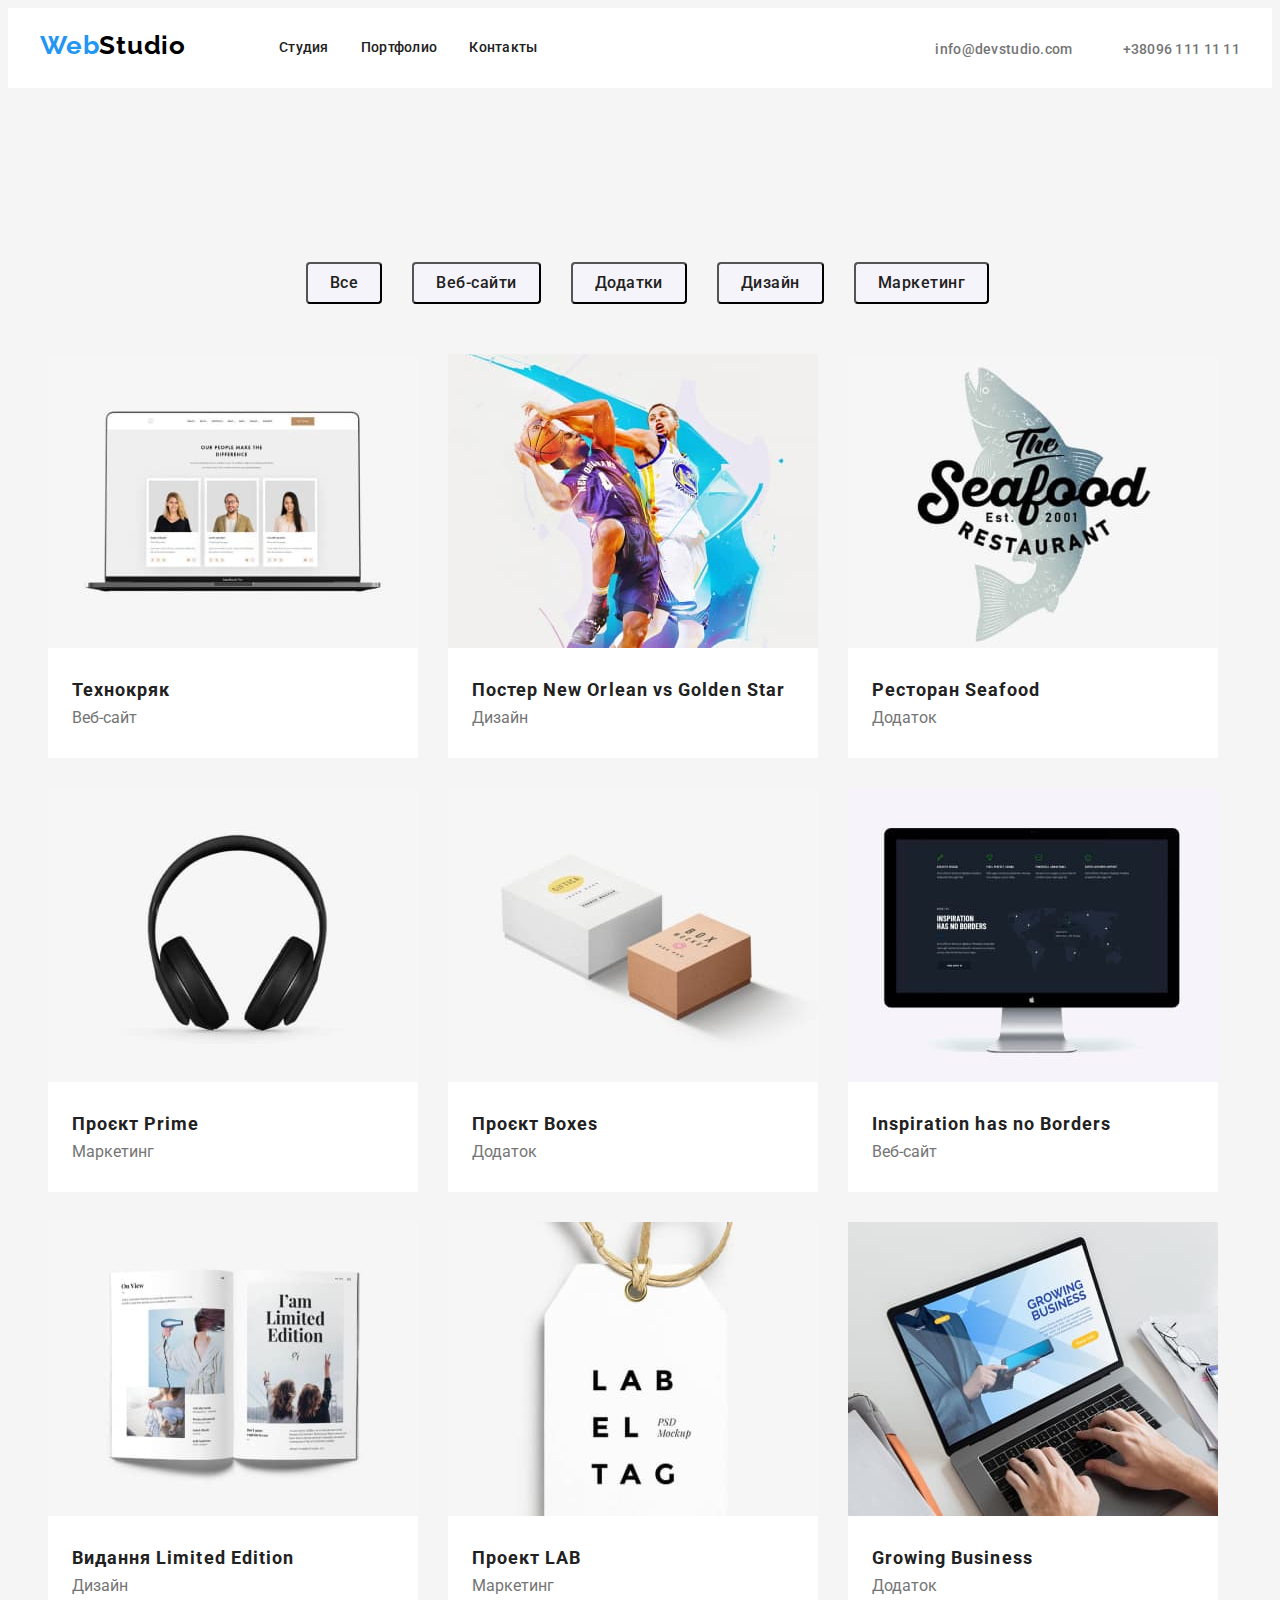
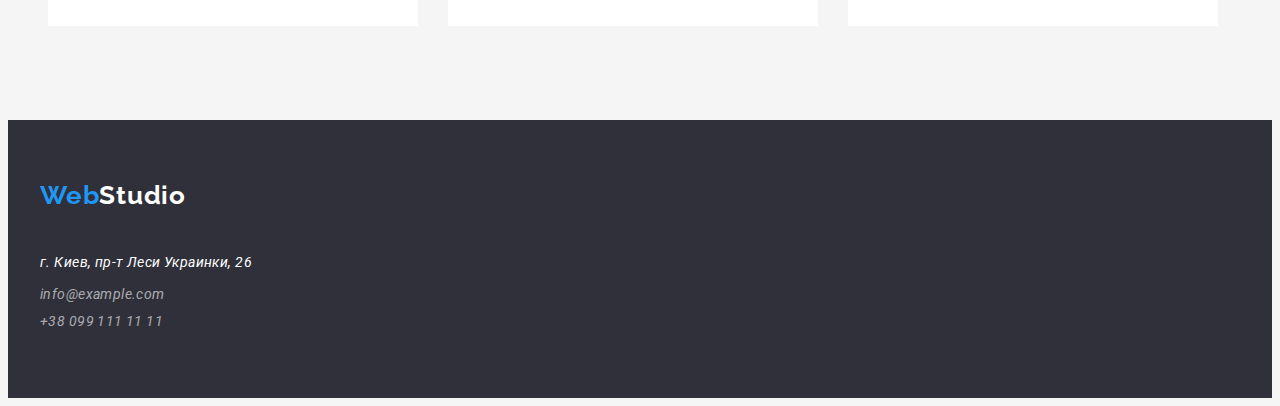
==== portfolio.html @ 42ac1b5d "HM3" ====
<!DOCTYPE html>
<html lang="en">
  <head>
    <meta charset="UTF-8" />
    <meta http-equiv="X-UA-Compatible" content="IE=edge" />
    <meta name="viewport" content="width=device-width, initial-scale=1.0" />
    <title>Document</title>
    <link rel="preconnect" href="https://fonts.googleapis.com" />
    <link rel="preconnect" href="https://fonts.gstatic.com" crossorigin />
    <link
      href="https://fonts.googleapis.com/css2?family=Raleway:wght@700&family=Roboto:wght@400;500;700;900&display=swap"
      rel="stylesheet"
    />
    <link rel="stylesheet" href="./CSS/styles.css" />
  </head>
  <body>
    <header class="header-porfolio">
      <div class="container header-flex">
        <nav class="main-nav">
          <a class="header-logo link" href="“#”"
            ><span class="logo-web">Web</span><span class="logo-studio">Studio</span></a
          >
          <ul class="site-nav list">
            <li><a class="nav-link link" href="./index.html">Студия</a></li>
            <li><a class="nav-link link" href="./portfolio.html">Портфолио</a></li>
            <li><a class="nav-link link" href="">Контакты</a></li>
          </ul>
        </nav>
        <ul class="site-contact list">
          <li>
            <a class="contact-link link" href="mailto:info@devstudio.com">info@devstudio.com</a>
          </li>
          <li><a class="contact-link link" href="tel:+380961111111">+38096 111 11 11</a></li>
        </ul>
      </div>
    </header>

    <main>
      <section class="portfolio-nav">
        <div class="container portfolio-nav-div">
          <h1 hidden>Page nav</h1>
          <ul class="portfolio-nav-button">
            <li><button class="nav-button" type="button">Все</button></li>
            <li><button class="nav-button" type="button">Веб-сайти</button></li>
            <li><button class="nav-button" type="button">Додатки</button></li>
            <li><button class="nav-button" type="button">Дизайн</button></li>
            <li><button class="nav-button" type="button">Маркетинг</button></li>
          </ul>

          <ul class="team-ul list">
            <li class="text-items">
            <div class="team-foto-portfolio">
                <img src="./images/preject1.jpg" width="" alt="" />
                <h2 class="team-text">Технокряк</h2>
                <p><span class="text-span">Веб-сайт</span></p>
             </div>
            </li>
            <li class="text-items">
              <div class="team-foto-portfolio">
                <img src="./images/preject2.jpg" width="" alt="project-foto1" />
                <h2 class="team-text">Постер New Orlean vs Golden Star</h2>
                <p><span class="text-span">Дизайн</span></p>
              </div>
            </li>
            <li class="text-items">
              <div class="team-foto-portfolio">
                <img src="./images/preject3.jpg" width="" alt="project-foto2" />
                <h2 class="team-text">Ресторан Seafood</h2>
                <p><span class="text-span">Додаток</span></p>
              </div>
            </li>
            <li class="text-items">
              <div class="team-foto-portfolio">
                <img src="./images/preject4.jpg" width="" alt="project-foto3" />
                <h2 class="team-text">Проєкт Prime</h2>
                <p><span class="text-span">Маркетинг</span></p>
              </div>
            </li>
            <li class="text-items">
              <div class="team-foto-portfolio">
                <img src="./images/preject5.jpg" width="" alt="project-foto4" />
                <h2 class="team-text">Проєкт Boxes</h2>
                <p> <span class="text-span">Додаток</span></p>
              </div>
            </li>
            <li class="text-items">
              <div class="team-foto-portfolio">
                <img src="./images/preject6.jpg" width="" alt="project-foto5" />
                <h2 class="team-text">Inspiration has no Borders</h2>
                <p><span class="text-span">Веб-сайт</span></p>
              </div>
            </li>
            <li class="text-items">
              <div class="team-foto-portfolio">
                <img src="./images/preject7.jpg" width="" alt="project-foto6" />
                <h2 class="team-text">Видання Limited Edition</h2>
                <p><span class="text-span">Дизайн</span></p>
              </div>
            </li>
            <li class="text-items">
              <div class="team-foto-portfolio">
                <img src="./images/preject8.jpg" width="" alt="project-foto7" />
                <h2 class="team-text">Проект LAB</h2>
                <p><span class="text-span">Маркетинг</span></p>
              </div>
            </li>
            <li class="text-items">
              <div class="team-foto-portfolio">
                <img src="./images/preject9.jpg" width="" alt="project-foto8" />
                <h2 class="team-text">Growing Business</h2>
                <p><span class="text-span">Додаток</span></p>
              </div>
            </li>
          </ul>
        </div>
      </section>
    </main>
    <footer class="footer">
      <div class="container footer-div">
        <a href="“#”" class="footer-logo link"
          ><span class="footer-web">Web</span><span class="footer-studio">Studio</span></a
        >
        <address>
          <ul class="footer-nav list">
            <li>
              <a
                class="footer-link link"
                href="https://www.google.com/maps/place/%D0%B1%D1%83%D0%BB.+%D0%9B%D0%B5%D1%81%D0%B8+%D0%A3%D0%BA%D1%80%D0%B0%D0%B8%D0%BD%D0%BA%D0%B8,+26,+%D0%9A%D0%B8%D0%B5%D0%B2,+02000/@50.4265807,30.5361971,17z/data=!3m1!4b1!4m5!3m4!1s0x40d4cf0e033ecbe9:0x57a4dffefec77da0!8m2!3d50.4265807!4d30.5383858"
                target="_blank"
                rel="noopener noreferrer"
                >г. Киев, пр-т Леси Украинки, 26</a
              ><br />
            </li>
            <li>
              <a class="footer-contacts link" href="mailto:info@example.com">info@example.com</a
              ><br />
            </li>
            <li><a class="footer-contacts link" href="tel:+380991111111">+38 099 111 11 11</a></li>
          </ul>
        </address>
      </div>
    </footer>
  </body>
</html>
---- CSS/styles.css ----
:root {
--active-hover-color: #2196F3;
--first-text-color: #757575;
--second-text-color: #212121;

}
/*body*/
body {background-color: #F5F5F5; color: #757575;
font-family: Roboto,sans-serif;}
/*header*/
.header-porfolio {background-color: #ffffff;
}
.logo-web {
    color: #2196F3;
    font-family: 'Raleway';
    font-weight: 700;
    font-size: 26px;
    line-height: 1.19;
    letter-spacing: 0.03em;}
.logo-studio {
    color: #000000;
    font-family: 'Raleway';
    font-weight: 700;
    font-size: 26px;
    line-height: 1.19;
    letter-spacing: 0.03em;}
.header-logo:hover,.header-logo:focus {color: var(--active-hover-color);}
.site-nav {display: flex;gap: 32px; margin-left: 93px;}
.site-nav .link  {
    color: var(--second-text-color);
    font-weight: 500;
    font-size: 14px;
    line-height: 1.14;
    letter-spacing: 0.02em;}
.site-nav .nav-link:hover,.site-nav .nav-link:focus {color:var(--active-hover-color) ;}
.site-contact .contact-link {
    color: var(--first-text-color);
    font-weight: 500;
    font-size: 14px;
    line-height: 1.14;
    letter-spacing: 0.02em;
}
.site-contact .contact-link:hover, .site-contact .contact-link:focus {color: var(--active-hover-color);}
/*main*/
.hero {background-color: #2F303A;}
.hero-title {
    color: #ffffff;
    font-weight: 900;
    font-size: 44px;
    line-height: 1.36;
    letter-spacing: 0.06em;
    text-transform: uppercase;
    margin-left: auto;
    margin-right: auto;
    padding-top: 200px;
    max-width: 696px;}
.hero-button {
    color:#ffffff ;
    background-color: #2196F3;
    font-family: 'Roboto';
    font-weight: 700;
    font-size: 16px;
    line-height: 1.88;
    letter-spacing: 0.06em;
    margin-top: 40px;
    box-shadow: 0px 4px 4px rgba(0, 0, 0, 0.15);
    border-radius: 4px;
    padding: 10px 32px;}
    
.nav-button {
    display: inline-block;
    background-color: #F5F4FA;
    font-family: inherit;
    color: var(--second-text-color);
    font-weight: 500;
    font-size: 16px;
    line-height: 1.62;
    text-align: center;
    letter-spacing: 0.03em;
    border-radius: 4px;
    padding: 6px 22px;
    border-radius: 4px;
    min-width: 60px;
}
.portfolio-nav-button .nav-button:hover {color: var(--active-hover-color);}
.portfolio-nav-button .nav-button:focus {color: var(--active-hover-color);}
.text {
    display: inline-block;
    font-weight: 400;
    font-size: 14px;
    line-height: 1.71;
    letter-spacing: 0.03em;
    color: var(--first-text-color);
    height: 72px;
    width: 270px;}

    .team-text  {
        font-weight: 700;
        font-size: 18px;
        line-height: 2.0;
        letter-spacing: 0.06em;
        color: #212121;
        padding-top: 20px;
        padding-left: 24px;
    }
.h-three-title {color: #212121;
    font-weight: 700;
    font-size: 14px;
    line-height: 1.14;
    letter-spacing: 0.03em;
    text-transform: uppercase;
    margin-bottom: 10px;
    min-width: 270px;}

.occupation {background-color: #F5F5F5;}
.section-title {
    color: var(--second-text-color);
    font-weight: 700;
    font-size: 36px;
    line-height: 1.16;
    text-align: center;
    letter-spacing: 0.03em;
    padding-bottom: 50px;
    }
.team-section {background-color: #F5F4FA;}
.team-foto {background-color: #ffffff;
    width: 270px ;
    display:inline-block;
}
.team-foto-portfolio {background-color: #ffffff;
width: 370px; height: 404px;}
.team-h {
    color: var(--second-text-color);
    font-weight: 500;
    font-size: 16px;
    line-height: 1.18;
    text-align: center;
    letter-spacing: 0.03em;
margin-bottom: 10px;}
.position {
    display: block;
    font-weight: 400;
    font-size: 16px;
    line-height: 1.18;
    text-align: center;
    letter-spacing: 0.03em;
    color: var(--first-text-color);
    text-align: center;}
/*Футер*/
.footer {background-color: #2F303A;}
.footer_logo:hover,.footer_logo:focus {color:var(--active-hover-color);}
.footer-link:hover,.footer-link:focus {color:var(--active-hover-color) ;}
.footer-contacts:hover,.footer-contacts:focus {color: var(--active-hover-color);}
.footer-logo {
        display: inline-block;
        font-family: 'Raleway';
        font-weight: 700;
        font-size: 26px;
        line-height: 1.19;
        letter-spacing: 0.03em;
        margin-bottom: 20px;
}
.footer-web {color:#2196F3 ;}
.footer-studio {color: #ffffff;}
.footer-link {
    display: inline-block;
    color: #FFFFFF;
    font-weight: 400;
    font-size: 14px;
    line-height: 1.71;
    letter-spacing: 0.03em;
margin-bottom: 9px;}
.footer-contacts {
    display: inline-block;
    font-weight: 400;
    font-size: 14px;
    line-height:1,71;
    letter-spacing: 0.03em;
    color: rgba(255, 255, 255, 0.6);
margin-bottom: 9px;}
ul {list-style: none;}
.link {text-decoration: none;}
.visually-hidden {
    position: absolute;
    width: 1px;
    height: 1px;
    margin: -1px;
    border: 0;
    padding: 0;
    white-space: nowrap;
    clip-path: inset(100%);
    clip: rect(0 0 0 0);
    overflow: hidden;
}
ul,
li {margin: 0;
padding-left: 0;
padding-right: 0;}
a,p,h1,h2,h3,h4,h5,h6 {margin: 0;}

.container {width: 1200px;
padding-left: 15px;
padding-right: 15px;
margin-left: auto;
margin-right: auto;
}
.container.hero-div {
text-align:center;
width: 1600px;;
padding-bottom: 210px;
}
.container.peculiarities-div {margin-top: 94px;}
.container.occupation-div {margin-top: 94px;}
.container.team-section-div {padding-top: 94px;
padding-bottom: 94px;}
.occupation-item {padding-bottom: 94px; display: flex;gap: 30px;} 
.container.footer-div {padding-top: 60px; padding-bottom: 60px;}
.container.portfolio-nav-div {
padding-top: 174px;
padding-right: 0px;
padding-bottom: 94px;
}
.portfolio-nav-button {
display: flex;
justify-content: center;
gap: 30px;
padding-bottom: 50px;}
.footer-nav {margin-top: 20px;}
.site-contact {display: flex;gap: 50px;}
.nav-link {display: block;
padding-top: 10px;
padding-bottom: 10px;}
.main-nav {display: flex;}
.container.header-flex {display: flex;
height: 80px;}
.contact-flex {display: flex;}
.container.header-flex {display: flex; align-items: center; justify-content: space-between;}
.peculiarities-container {display: flex;gap: 30px; align-items: center;}
.padding {padding-left: 0;
padding-right: 0;}
.team-ul {display: flex;
flex-wrap:wrap;gap: 30px;}

.site-team {display: flex;gap: 30px;}
.text-items {}
.team-section-items {
width: 270px;
height: 368px;}
.text-span {padding-left: 24px;
padding-bottom: 20px;}
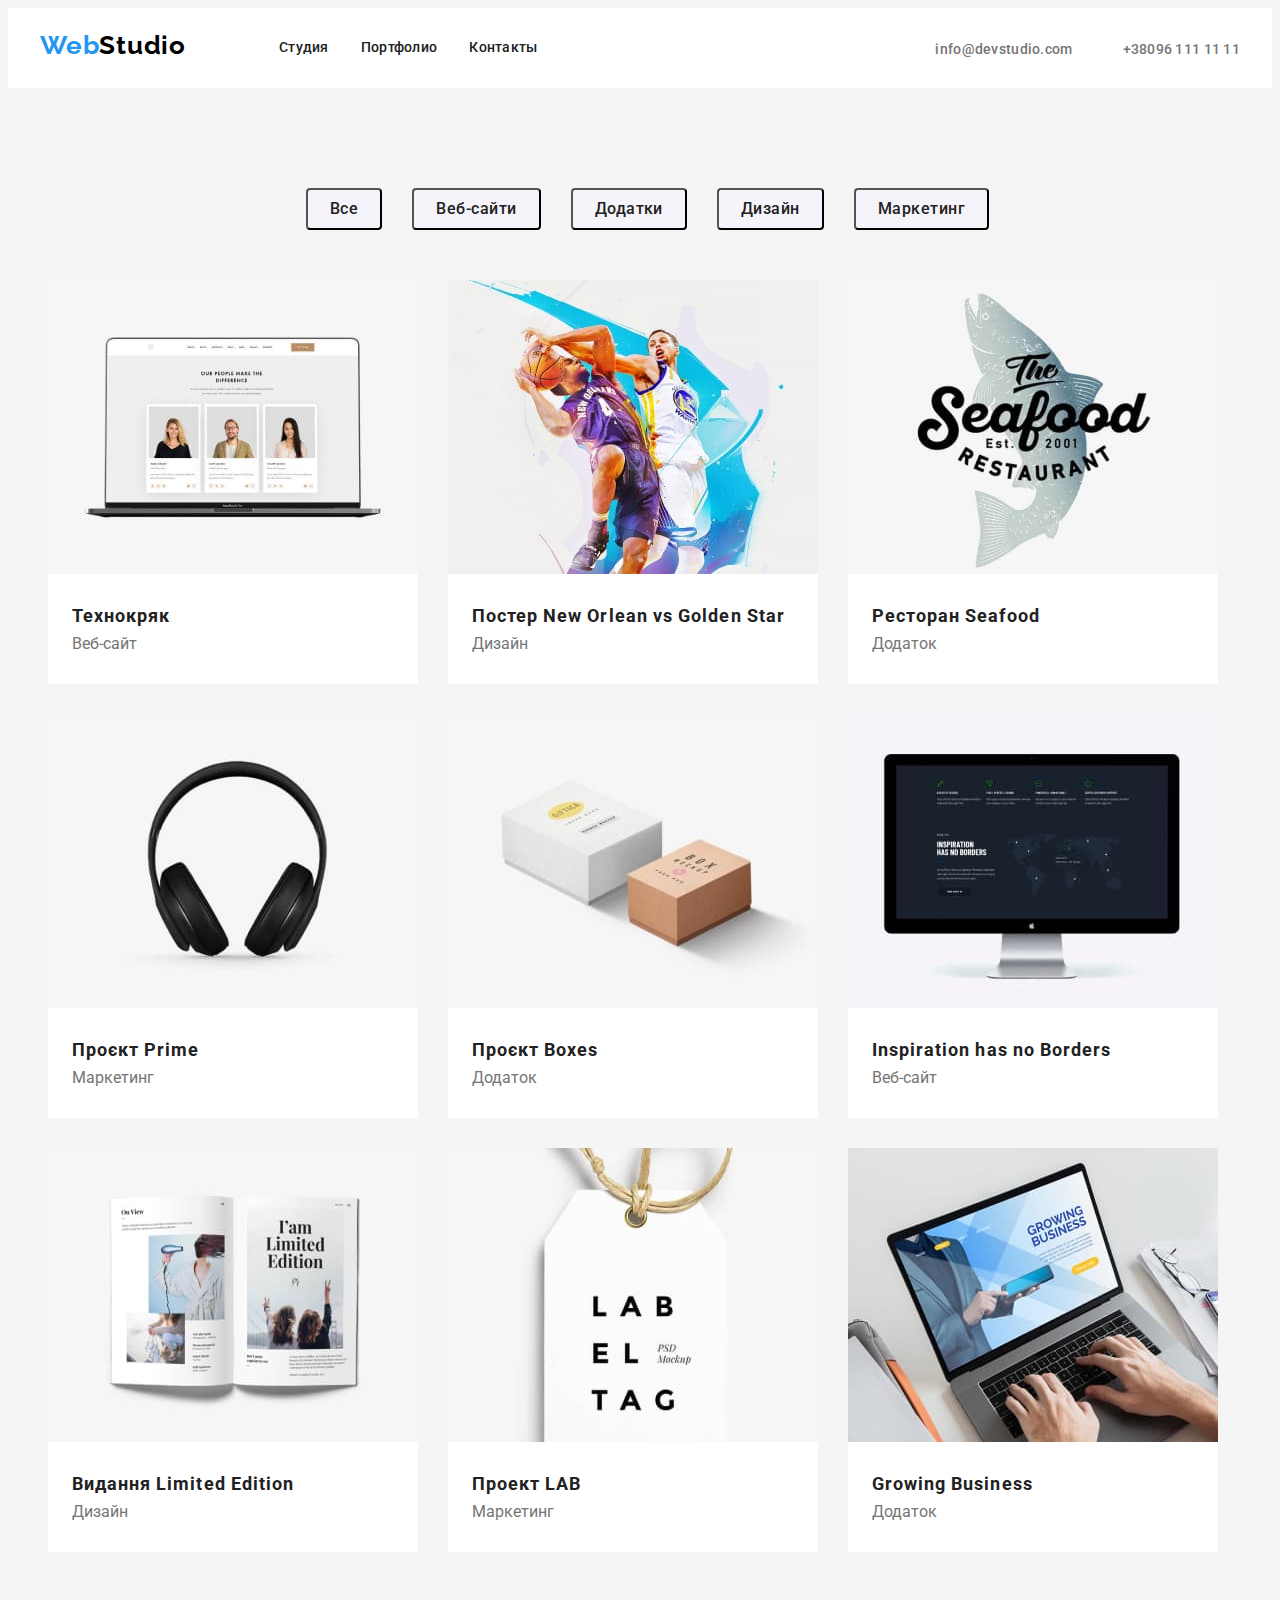
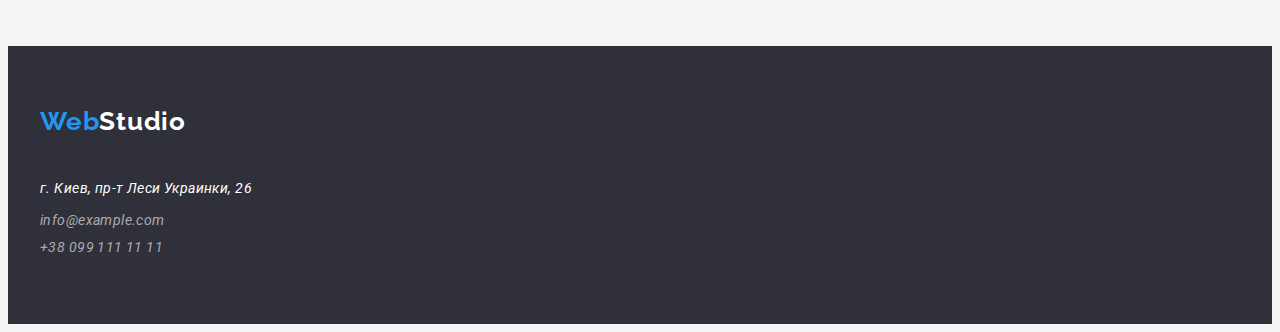
==== commit 164fe77c: "HM3.5" ====
--- a/portfolio.html
+++ b/portfolio.html
@@ -48,69 +48,81 @@
           </ul>
 
           <ul class="team-ul list">
+            <div class="team-foto-portfolio">
             <li class="text-items">
-            <div class="team-foto-portfolio">
+            
                 <img src="./images/preject1.jpg" width="" alt="" />
                 <h2 class="team-text">Технокряк</h2>
                 <p><span class="text-span">Веб-сайт</span></p>
-             </div>
             </li>
+            </div>
+            <div class="team-foto-portfolio">
             <li class="text-items">
-              <div class="team-foto-portfolio">
                 <img src="./images/preject2.jpg" width="" alt="project-foto1" />
                 <h2 class="team-text">Постер New Orlean vs Golden Star</h2>
                 <p><span class="text-span">Дизайн</span></p>
+            </li>
               </div>
-            </li>
+               <div class="team-foto-portfolio">
             <li class="text-items">
-              <div class="team-foto-portfolio">
+             
                 <img src="./images/preject3.jpg" width="" alt="project-foto2" />
                 <h2 class="team-text">Ресторан Seafood</h2>
                 <p><span class="text-span">Додаток</span></p>
-              </div>
             </li>
+             </div>
+               <div class="team-foto-portfolio">
             <li class="text-items">
-              <div class="team-foto-portfolio">
+            
                 <img src="./images/preject4.jpg" width="" alt="project-foto3" />
                 <h2 class="team-text">Проєкт Prime</h2>
                 <p><span class="text-span">Маркетинг</span></p>
-              </div>
+             
             </li>
+             </div>
+               <div class="team-foto-portfolio">
             <li class="text-items">
-              <div class="team-foto-portfolio">
+            
                 <img src="./images/preject5.jpg" width="" alt="project-foto4" />
                 <h2 class="team-text">Проєкт Boxes</h2>
                 <p> <span class="text-span">Додаток</span></p>
-              </div>
-            </li>
+              </li>
+            </div>
+             <div class="team-foto-portfolio">
             <li class="text-items">
-              <div class="team-foto-portfolio">
                 <img src="./images/preject6.jpg" width="" alt="project-foto5" />
                 <h2 class="team-text">Inspiration has no Borders</h2>
                 <p><span class="text-span">Веб-сайт</span></p>
-              </div>
+             
             </li>
+             </div>
+               <div class="team-foto-portfolio">
             <li class="text-items">
-              <div class="team-foto-portfolio">
+            
                 <img src="./images/preject7.jpg" width="" alt="project-foto6" />
                 <h2 class="team-text">Видання Limited Edition</h2>
                 <p><span class="text-span">Дизайн</span></p>
-              </div>
+             
             </li>
+             </div>
+               <div class="team-foto-portfolio">
             <li class="text-items">
-              <div class="team-foto-portfolio">
+            
                 <img src="./images/preject8.jpg" width="" alt="project-foto7" />
                 <h2 class="team-text">Проект LAB</h2>
                 <p><span class="text-span">Маркетинг</span></p>
+            
+            </li>
               </div>
-            </li>
+               <div class="team-foto-portfolio">
             <li class="text-items">
-              <div class="team-foto-portfolio">
+             
                 <img src="./images/preject9.jpg" width="" alt="project-foto8" />
                 <h2 class="team-text">Growing Business</h2>
                 <p><span class="text-span">Додаток</span></p>
+            
+            </li>
               </div>
-            </li>
           </ul>
         </div>
       </section>
--- a/CSS/styles.css
+++ b/CSS/styles.css
@@ -127,8 +127,7 @@
     width: 270px ;
     display:inline-block;
 }
-.team-foto-portfolio {background-color: #ffffff;
-width: 370px; height: 404px;}
+.team-foto-portfolio {background-color: #ffffff;}
 .team-h {
     color: var(--second-text-color);
     font-weight: 500;
@@ -212,11 +211,11 @@
 .container.peculiarities-div {margin-top: 94px;}
 .container.occupation-div {margin-top: 94px;}
 .container.team-section-div {padding-top: 94px;
-padding-bottom: 94px;}
+padding-bottom: 94px; background-color: #F5F4FA;}
 .occupation-item {padding-bottom: 94px; display: flex;gap: 30px;} 
 .container.footer-div {padding-top: 60px; padding-bottom: 60px;}
 .container.portfolio-nav-div {
-padding-top: 174px;
+padding-top: 100px;
 padding-right: 0px;
 padding-bottom: 94px;
 }
@@ -235,20 +234,25 @@
 height: 80px;}
 .contact-flex {display: flex;}
 .container.header-flex {display: flex; align-items: center; justify-content: space-between;}
-.peculiarities-container {display: flex;gap: 30px; align-items: center;}
+.peculiarities-container 
+{display: flex;
+gap: 30px;
+align-items: center;}
 .padding {padding-left: 0;
 padding-right: 0;}
 .team-ul {display: flex;
 flex-wrap:wrap;gap: 30px;}
 
 .site-team {display: flex;gap: 30px;}
-.text-items {}
 .team-section-items {
 width: 270px;
 height: 368px;}
 .text-span {padding-left: 24px;
 padding-bottom: 20px;}
-
-
-
-
+.peculiarities .white-section {background-color: #F5F5F5;}
+.peculiarities-iteam {-webkit-touch-callout: 270px;height: 72px;}
+.text-items  {width: 370px;height: 404px;}
+
+
+
+
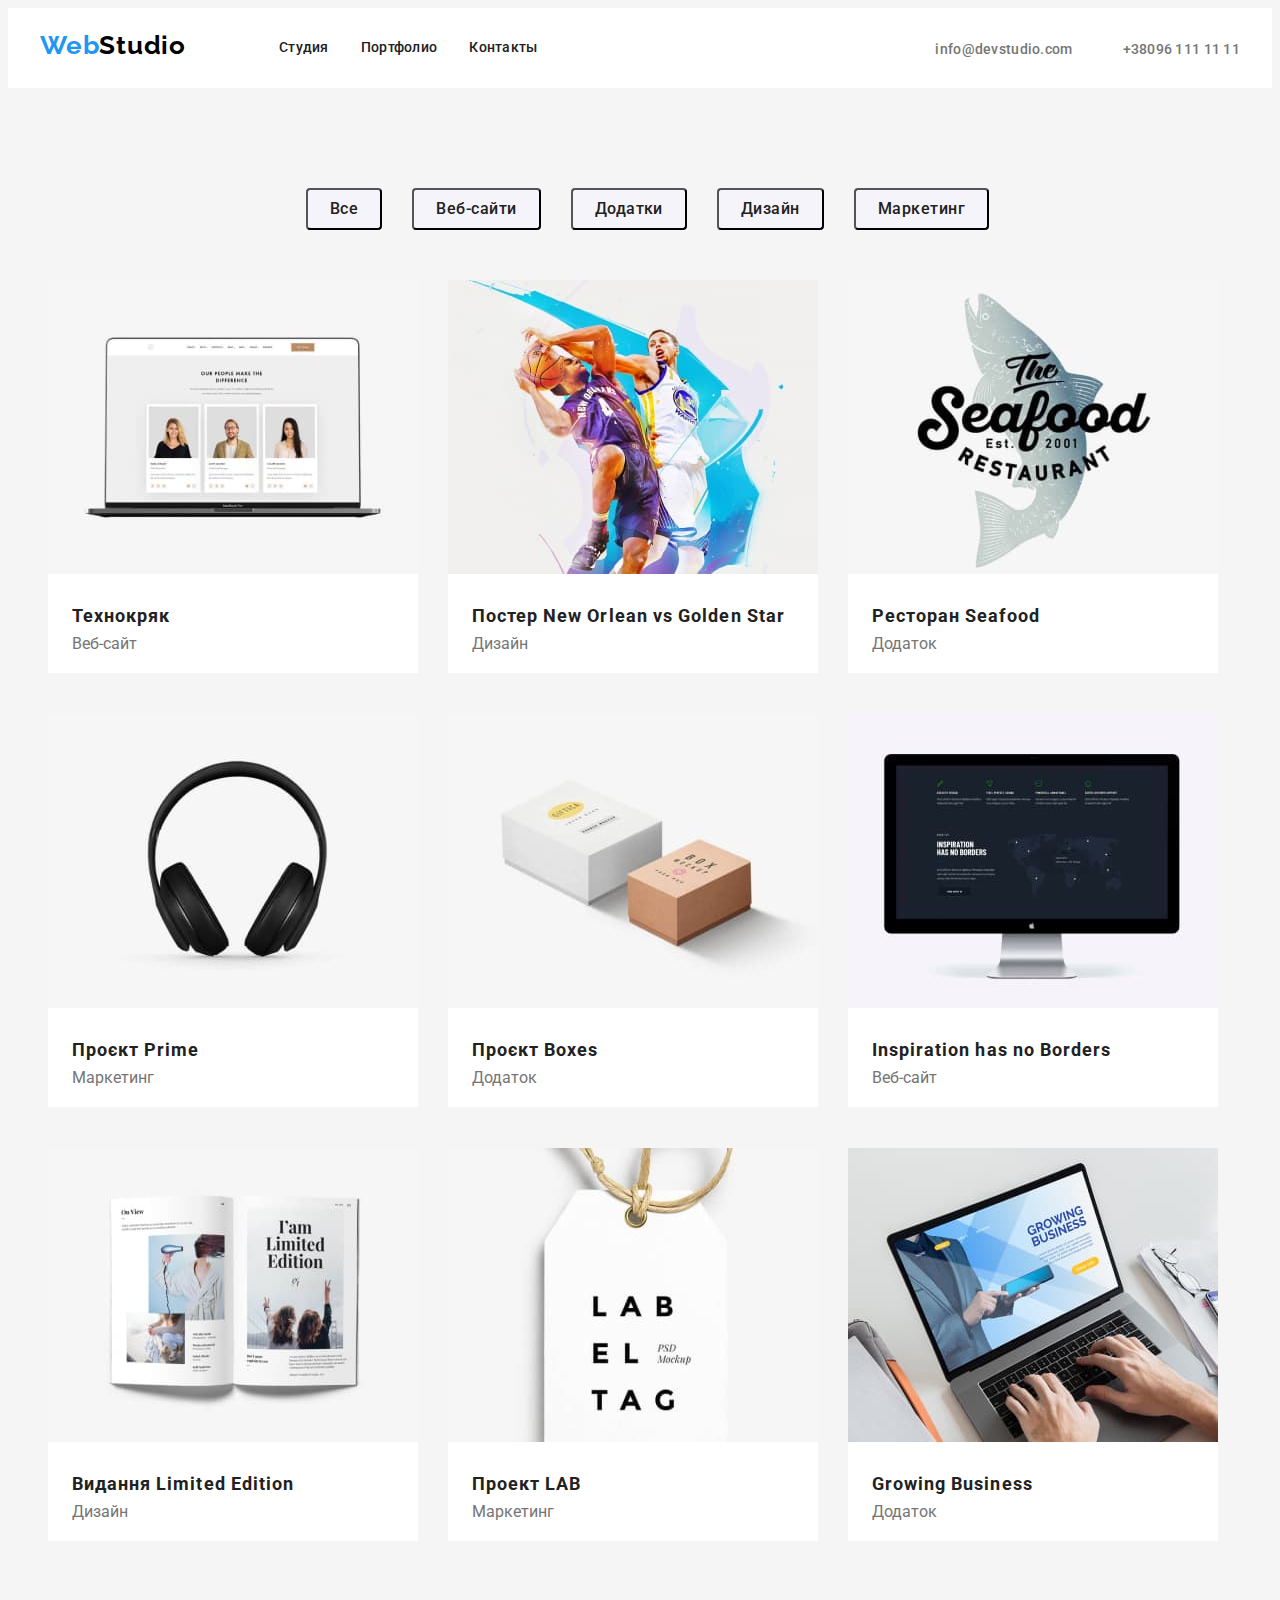
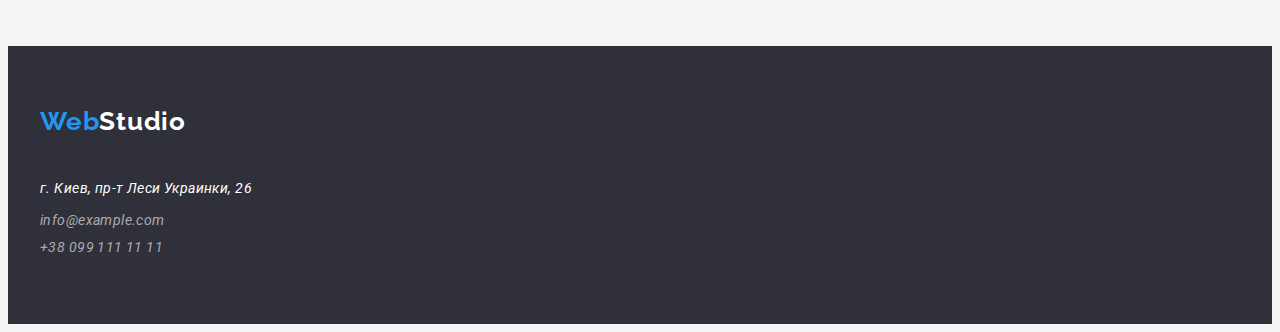
==== commit 8cd36efd: "HM3.6" ====
--- a/portfolio.html
+++ b/portfolio.html
@@ -48,81 +48,87 @@
           </ul>
 
           <ul class="team-ul list">
-            <div class="team-foto-portfolio">
-            <li class="text-items">
-            
-                <img src="./images/preject1.jpg" width="" alt="" />
+         
+              <li class="text-items">
+                <div class="team-foto-portfolio">
+                <img src="./images/preject1.jpg"  alt="" />
                 <h2 class="team-text">Технокряк</h2>
                 <p><span class="text-span">Веб-сайт</span></p>
-            </li>
-            </div>
-            <div class="team-foto-portfolio">
-            <li class="text-items">
-                <img src="./images/preject2.jpg" width="" alt="project-foto1" />
+                </div>
+              </li>
+            
+            
+              <li class="text-items">
+                <div class="team-foto-portfolio">
+                <img src="./images/preject2.jpg"  alt="project-foto1" />
                 <h2 class="team-text">Постер New Orlean vs Golden Star</h2>
                 <p><span class="text-span">Дизайн</span></p>
-            </li>
-              </div>
-               <div class="team-foto-portfolio">
-            <li class="text-items">
-             
-                <img src="./images/preject3.jpg" width="" alt="project-foto2" />
+                </div>
+              </li>
+            
+            
+              <li class="text-items">
+                <div class="team-foto-portfolio">
+                <img src="./images/preject3.jpg"  alt="project-foto2" />
                 <h2 class="team-text">Ресторан Seafood</h2>
                 <p><span class="text-span">Додаток</span></p>
-            </li>
-             </div>
-               <div class="team-foto-portfolio">
-            <li class="text-items">
+                </div>
+              </li>
             
-                <img src="./images/preject4.jpg" width="" alt="project-foto3" />
+            
+              <li class="text-items">
+                <div class="team-foto-portfolio">
+                <img src="./images/preject4.jpg"  alt="project-foto3" />
                 <h2 class="team-text">Проєкт Prime</h2>
                 <p><span class="text-span">Маркетинг</span></p>
-             
-            </li>
-             </div>
-               <div class="team-foto-portfolio">
-            <li class="text-items">
+                </div>
+              </li>
             
-                <img src="./images/preject5.jpg" width="" alt="project-foto4" />
+            
+              <li class="text-items">
+                <div class="team-foto-portfolio">
+                <img src="./images/preject5.jpg"  alt="project-foto4" />
                 <h2 class="team-text">Проєкт Boxes</h2>
-                <p> <span class="text-span">Додаток</span></p>
+                <p><span class="text-span">Додаток</span></p>
+                 </div>
               </li>
-            </div>
-             <div class="team-foto-portfolio">
-            <li class="text-items">
-                <img src="./images/preject6.jpg" width="" alt="project-foto5" />
+           
+            
+              <li class="text-items">
+                <div class="team-foto-portfolio">
+                <img src="./images/preject6.jpg"  alt="project-foto5" />
                 <h2 class="team-text">Inspiration has no Borders</h2>
                 <p><span class="text-span">Веб-сайт</span></p>
-             
-            </li>
-             </div>
-               <div class="team-foto-portfolio">
-            <li class="text-items">
+                </div>
+              </li>
             
-                <img src="./images/preject7.jpg" width="" alt="project-foto6" />
+            
+              <li class="text-items">
+                <div class="team-foto-portfolio">
+                <img src="./images/preject7.jpg"  alt="project-foto6" />
                 <h2 class="team-text">Видання Limited Edition</h2>
                 <p><span class="text-span">Дизайн</span></p>
-             
-            </li>
-             </div>
-               <div class="team-foto-portfolio">
-            <li class="text-items">
+                </div>
+              </li>
             
-                <img src="./images/preject8.jpg" width="" alt="project-foto7" />
+            
+              <li class="text-items">
+                <div class="team-foto-portfolio">
+                <img src="./images/preject8.jpg"  alt="project-foto7" />
                 <h2 class="team-text">Проект LAB</h2>
                 <p><span class="text-span">Маркетинг</span></p>
+                </div>
+              </li>
             
-            </li>
-              </div>
-               <div class="team-foto-portfolio">
-            <li class="text-items">
-             
-                <img src="./images/preject9.jpg" width="" alt="project-foto8" />
+            
+              <li class="text-items">
+                <div class="team-foto-portfolio">
+                <img src="./images/preject9.jpg"  alt="project-foto8" />
                 <h2 class="team-text">Growing Business</h2>
                 <p><span class="text-span">Додаток</span></p>
+                </div>
+              </li>
             
-            </li>
-              </div>
           </ul>
         </div>
       </section>
--- a/CSS/styles.css
+++ b/CSS/styles.css
@@ -248,7 +248,7 @@
 width: 270px;
 height: 368px;}
 .text-span {padding-left: 24px;
-padding-bottom: 20px;}
+padding-bottom: 20px;display:block}
 .peculiarities .white-section {background-color: #F5F5F5;}
 .peculiarities-iteam {-webkit-touch-callout: 270px;height: 72px;}
 .text-items  {width: 370px;height: 404px;}
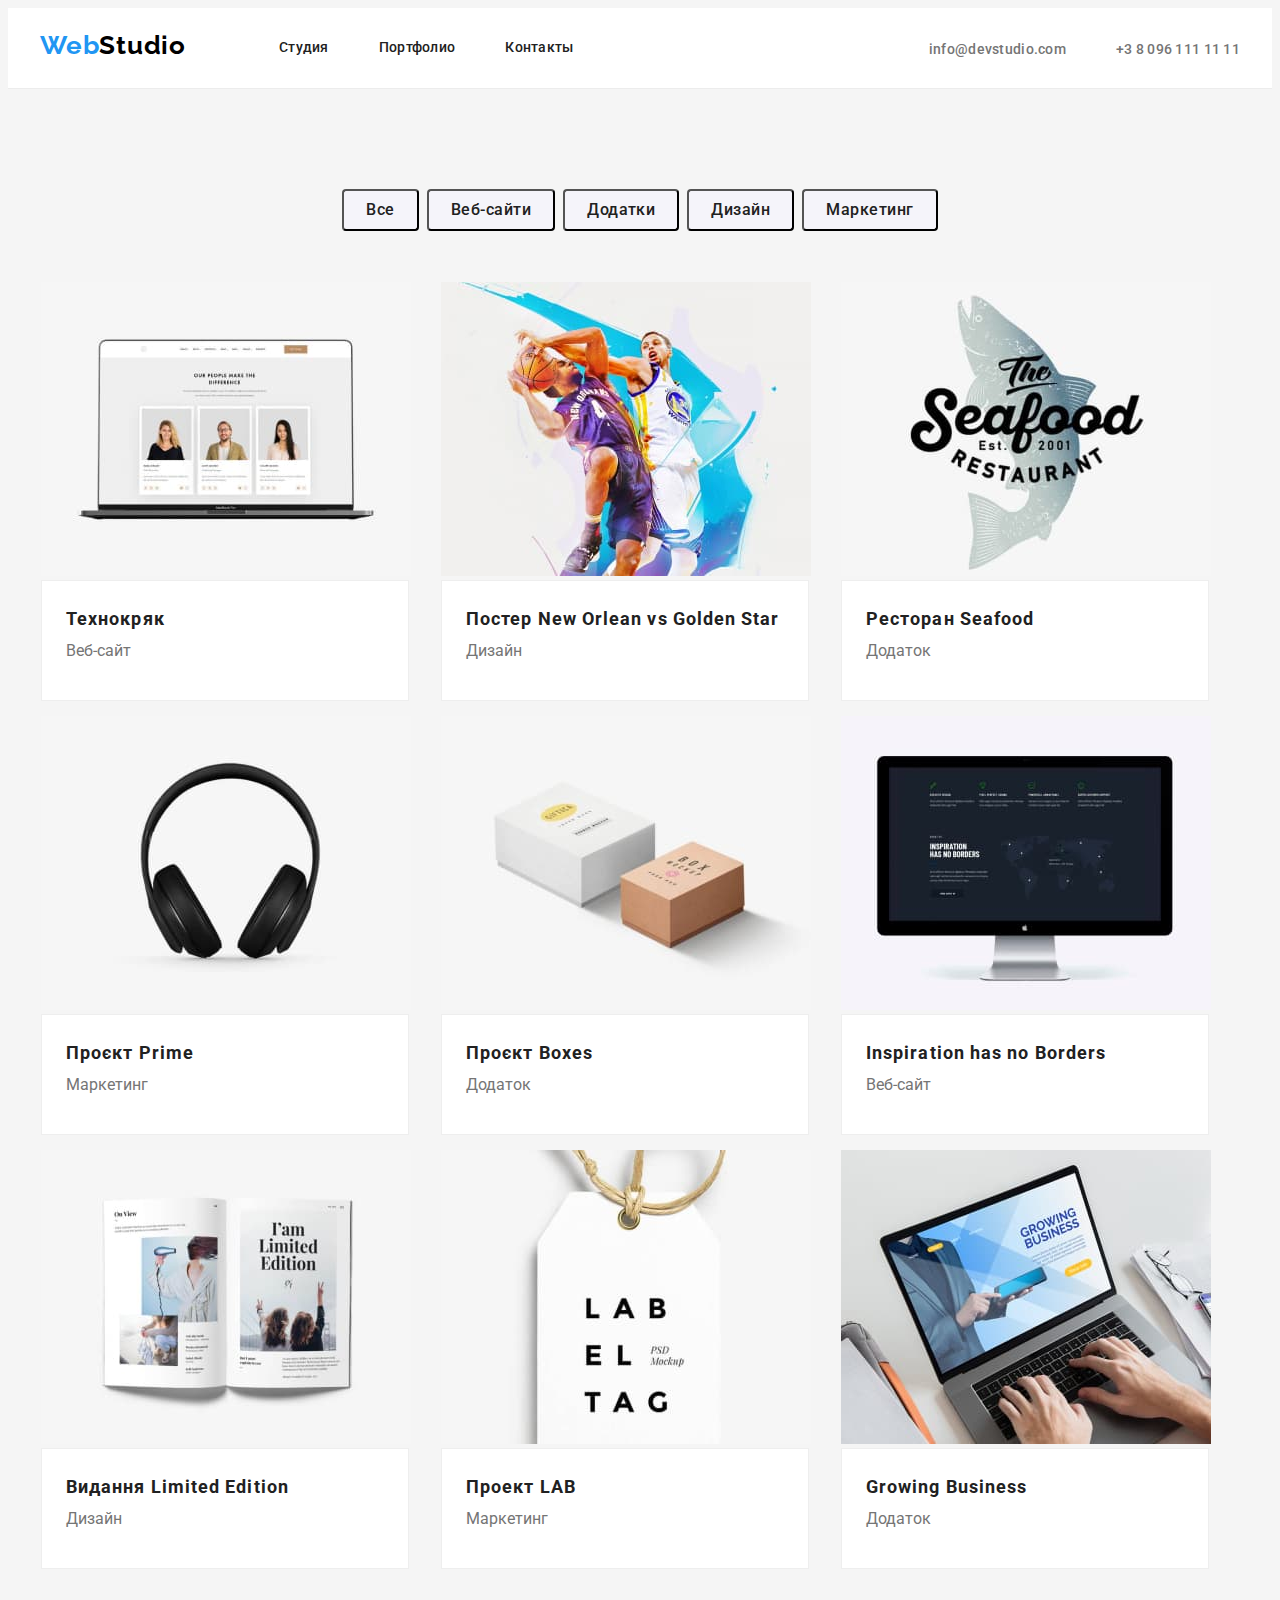
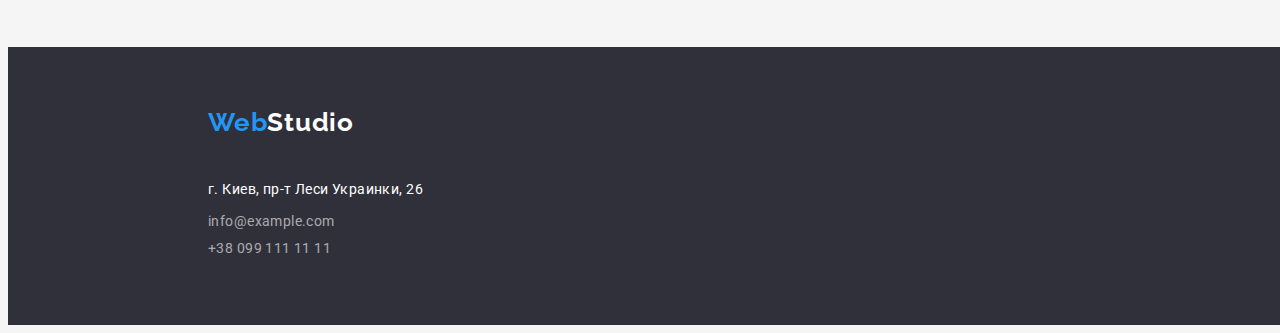
==== commit c6157862: "HM 3.7" ====
--- a/portfolio.html
+++ b/portfolio.html
@@ -14,7 +14,7 @@
     <link rel="stylesheet" href="./CSS/styles.css" />
   </head>
   <body>
-    <header class="header-porfolio">
+    <header class="header-porfolio border">
       <div class="container header-flex">
         <nav class="main-nav">
           <a class="header-logo link" href="“#”"
@@ -30,7 +30,7 @@
           <li>
             <a class="contact-link link" href="mailto:info@devstudio.com">info@devstudio.com</a>
           </li>
-          <li><a class="contact-link link" href="tel:+380961111111">+38096 111 11 11</a></li>
+          <li><a class="contact-link link" href="tel:+380961111111">+3 8 096 111 11 11</a></li>
         </ul>
       </div>
     </header>
@@ -51,18 +51,22 @@
          
               <li class="text-items">
                 <div class="team-foto-portfolio">
-                <img src="./images/preject1.jpg"  alt="" />
+                <img src="./images/preject1.jpg"  alt="project-foto" />
+                <div class="team-box">
                 <h2 class="team-text">Технокряк</h2>
                 <p><span class="text-span">Веб-сайт</span></p>
-                </div>
+              </div>
+              </div>
               </li>
             
             
               <li class="text-items">
                 <div class="team-foto-portfolio">
                 <img src="./images/preject2.jpg"  alt="project-foto1" />
+                <div class="team-box">
                 <h2 class="team-text">Постер New Orlean vs Golden Star</h2>
                 <p><span class="text-span">Дизайн</span></p>
+                </div>
                 </div>
               </li>
             
@@ -70,8 +74,10 @@
               <li class="text-items">
                 <div class="team-foto-portfolio">
                 <img src="./images/preject3.jpg"  alt="project-foto2" />
+                <div class="team-box">
                 <h2 class="team-text">Ресторан Seafood</h2>
                 <p><span class="text-span">Додаток</span></p>
+                </div>
                 </div>
               </li>
             
@@ -79,8 +85,10 @@
               <li class="text-items">
                 <div class="team-foto-portfolio">
                 <img src="./images/preject4.jpg"  alt="project-foto3" />
+                <div class="team-box">
                 <h2 class="team-text">Проєкт Prime</h2>
                 <p><span class="text-span">Маркетинг</span></p>
+                </div>
                 </div>
               </li>
             
@@ -88,8 +96,10 @@
               <li class="text-items">
                 <div class="team-foto-portfolio">
                 <img src="./images/preject5.jpg"  alt="project-foto4" />
+                <div class="team-box">
                 <h2 class="team-text">Проєкт Boxes</h2>
                 <p><span class="text-span">Додаток</span></p>
+                 </div>
                  </div>
               </li>
            
@@ -97,8 +107,10 @@
               <li class="text-items">
                 <div class="team-foto-portfolio">
                 <img src="./images/preject6.jpg"  alt="project-foto5" />
+                <div class="team-box">
                 <h2 class="team-text">Inspiration has no Borders</h2>
                 <p><span class="text-span">Веб-сайт</span></p>
+                </div>
                 </div>
               </li>
             
@@ -106,8 +118,10 @@
               <li class="text-items">
                 <div class="team-foto-portfolio">
                 <img src="./images/preject7.jpg"  alt="project-foto6" />
+                <div class="team-box">
                 <h2 class="team-text">Видання Limited Edition</h2>
                 <p><span class="text-span">Дизайн</span></p>
+                </div>
                 </div>
               </li>
             
@@ -115,8 +129,10 @@
               <li class="text-items">
                 <div class="team-foto-portfolio">
                 <img src="./images/preject8.jpg"  alt="project-foto7" />
+                <div class="team-box">
                 <h2 class="team-text">Проект LAB</h2>
                 <p><span class="text-span">Маркетинг</span></p>
+                </div>
                 </div>
               </li>
             
@@ -124,8 +140,10 @@
               <li class="text-items">
                 <div class="team-foto-portfolio">
                 <img src="./images/preject9.jpg"  alt="project-foto8" />
+                <div class="team-box">
                 <h2 class="team-text">Growing Business</h2>
                 <p><span class="text-span">Додаток</span></p>
+                </div>
                 </div>
               </li>
             
--- a/CSS/styles.css
+++ b/CSS/styles.css
@@ -9,6 +9,9 @@
 font-family: Roboto,sans-serif;}
 /*header*/
 .header-porfolio {background-color: #ffffff;
+    max-width: 1600px;
+    margin-left: auto;
+    margin-right: auto;
 }
 .logo-web {
     color: #2196F3;
@@ -25,7 +28,10 @@
     line-height: 1.19;
     letter-spacing: 0.03em;}
 .header-logo:hover,.header-logo:focus {color: var(--active-hover-color);}
-.site-nav {display: flex;gap: 32px; margin-left: 93px;}
+.site-nav {
+    display: flex;
+    gap: 50px; 
+    margin-left: 93px;}
 .site-nav .link  {
     color: var(--second-text-color);
     font-weight: 500;
@@ -42,19 +48,24 @@
 }
 .site-contact .contact-link:hover, .site-contact .contact-link:focus {color: var(--active-hover-color);}
 /*main*/
-.hero {background-color: #2F303A;}
+.hero {background-color: #2F303A;
+max-width: 1600px;
+margin-left: auto;
+margin-right: auto;}
 .hero-title {
+    display: contents;
     color: #ffffff;
     font-weight: 900;
     font-size: 44px;
     line-height: 1.36;
     letter-spacing: 0.06em;
     text-transform: uppercase;
+    max-width: 696px;
+    height: 120px;}
+    
+.hero-button {
     margin-left: auto;
     margin-right: auto;
-    padding-top: 200px;
-    max-width: 696px;}
-.hero-button {
     color:#ffffff ;
     background-color: #2196F3;
     font-family: 'Roboto';
@@ -65,7 +76,8 @@
     margin-top: 40px;
     box-shadow: 0px 4px 4px rgba(0, 0, 0, 0.15);
     border-radius: 4px;
-    padding: 10px 32px;}
+    padding: 10px 32px;
+    margin-top: 30px;}
     
 .nav-button {
     display: inline-block;
@@ -95,14 +107,26 @@
     width: 270px;}
 
     .team-text  {
+        margin-bottom: 4px;
         font-weight: 700;
         font-size: 18px;
         line-height: 2.0;
         letter-spacing: 0.06em;
         color: #212121;
-        padding-top: 20px;
-        padding-left: 24px;
+
     }
+.team-box {
+    display: block;
+    padding-top: 20px;
+    padding-left: 24px;
+    padding-bottom: 40px;
+    border: 1px solid #f80101;
+    align-content: center;
+    max-height: 110px;
+    max-width: 370px;
+    background: #FFFFFF;
+    border: 1px solid #EEEEEE;
+}
 .h-three-title {color: #212121;
     font-weight: 700;
     font-size: 14px;
@@ -112,7 +136,8 @@
     margin-bottom: 10px;
     min-width: 270px;}
 
-.occupation {background-color: #F5F5F5;}
+.occupation {background-color: #F5F5F5;
+padding-bottom: 94px;}
 .section-title {
     color: var(--second-text-color);
     font-weight: 700;
@@ -120,36 +145,49 @@
     line-height: 1.16;
     text-align: center;
     letter-spacing: 0.03em;
-    padding-bottom: 50px;
+    margin-bottom: 50px;
     }
-.team-section {background-color: #F5F4FA;}
-.team-foto {background-color: #ffffff;
-    width: 270px ;
-    display:inline-block;
-}
-.team-foto-portfolio {background-color: #ffffff;}
+.team-section {background-color: #F5F4FA;padding-bottom: 94px;padding-top: 94px;}
+.team-foto {
+    background-color: #ffffff;
+    max-width: 270px ;
+    max-height: 368px;
+    box-sizing: border-box;
+    box-shadow: 0px 1px 3px rgba(0, 0, 0, 0.12), 0px 1px 1px rgba(0, 0, 0, 0.14), 0px 2px 1px rgba(0, 0, 0, 0.2);
+    border-radius: 0px 0px 4px 4px;
+
+}
+
 .team-h {
+    display: inline-block;
     color: var(--second-text-color);
     font-weight: 500;
     font-size: 16px;
     line-height: 1.18;
-    text-align: center;
-    letter-spacing: 0.03em;
-margin-bottom: 10px;}
+    
+    letter-spacing: 0.03em;
+    margin-bottom: 10px;
+    width: 170px;}
+    
 .position {
     display: block;
     font-weight: 400;
     font-size: 16px;
     line-height: 1.18;
-    text-align: center;
     letter-spacing: 0.03em;
     color: var(--first-text-color);
-    text-align: center;}
+    width: 170px;}
+    
 /*Футер*/
-.footer {background-color: #2F303A;}
-.footer_logo:hover,.footer_logo:focus {color:var(--active-hover-color);}
+.footer {background-color: #2F303A;
+    margin-left: auto;
+    margin-right: auto;
+    width: 1600px;
+   padding-top: 60px;
+    padding-bottom: 60px;}
+/* .footer_logo:hover,.footer_logo:focus {color:var(--active-hover-color);}
 .footer-link:hover,.footer-link:focus {color:var(--active-hover-color) ;}
-.footer-contacts:hover,.footer-contacts:focus {color: var(--active-hover-color);}
+.footer-contacts:hover,.footer-contacts:focus {color: var(--active-hover-color);} */
 .footer-logo {
         display: inline-block;
         font-family: 'Raleway';
@@ -205,24 +243,26 @@
 }
 .container.hero-div {
 text-align:center;
-width: 1600px;;
-padding-bottom: 210px;
-}
-.container.peculiarities-div {margin-top: 94px;}
+width: 1600px;
+height: 600px;
+padding-bottom: 200px;
+padding-top: 200px;
+padding-left: 452px;
+padding-right:452px;
+}
+.container
 .container.occupation-div {margin-top: 94px;}
-.container.team-section-div {padding-top: 94px;
-padding-bottom: 94px; background-color: #F5F4FA;}
-.occupation-item {padding-bottom: 94px; display: flex;gap: 30px;} 
-.container.footer-div {padding-top: 60px; padding-bottom: 60px;}
+.container.team-section-div {background-color: #F5F4FA;}
+.occupation-item {display: flex;gap: 30px;} 
 .container.portfolio-nav-div {
-padding-top: 100px;
-padding-right: 0px;
-padding-bottom: 94px;
+    padding-top: 100px;
+    padding-bottom: 94px;
+
 }
 .portfolio-nav-button {
 display: flex;
 justify-content: center;
-gap: 30px;
+gap: 8px;
 padding-bottom: 50px;}
 .footer-nav {margin-top: 20px;}
 .site-contact {display: flex;gap: 50px;}
@@ -247,12 +287,29 @@
 .team-section-items {
 width: 270px;
 height: 368px;}
-.text-span {padding-left: 24px;
-padding-bottom: 20px;display:block}
-.peculiarities .white-section {background-color: #F5F5F5;}
-.peculiarities-iteam {-webkit-touch-callout: 270px;height: 72px;}
-.text-items  {width: 370px;height: 404px;}
-
-
-
-
+.text-span {display:block}
+.peculiarities.white-section {background-color: #F5F5F5;
+padding-top: 94px;
+padding-bottom: 108px;}
+.peculiarities-iteam {-webkit-touch-callout: 270px;}
+.border { border-bottom: 1px solid #ECECEC;
+}
+.team-foto-portfolio {
+    box-sizing: border-box;
+    width: 370px; 
+    height: 404px;
+    border: 1px solid transparent;}
+.occupation-foto {box-sizing: border-box;
+}
+.foto-box {
+    display: block;
+    padding-top: 30px;
+    padding-left: 70px;
+    padding-right: 70px;
+    height: 106px;
+    width: 270px;
+    padding-bottom: 20px;
+}
+address {
+    font-style: normal
+}
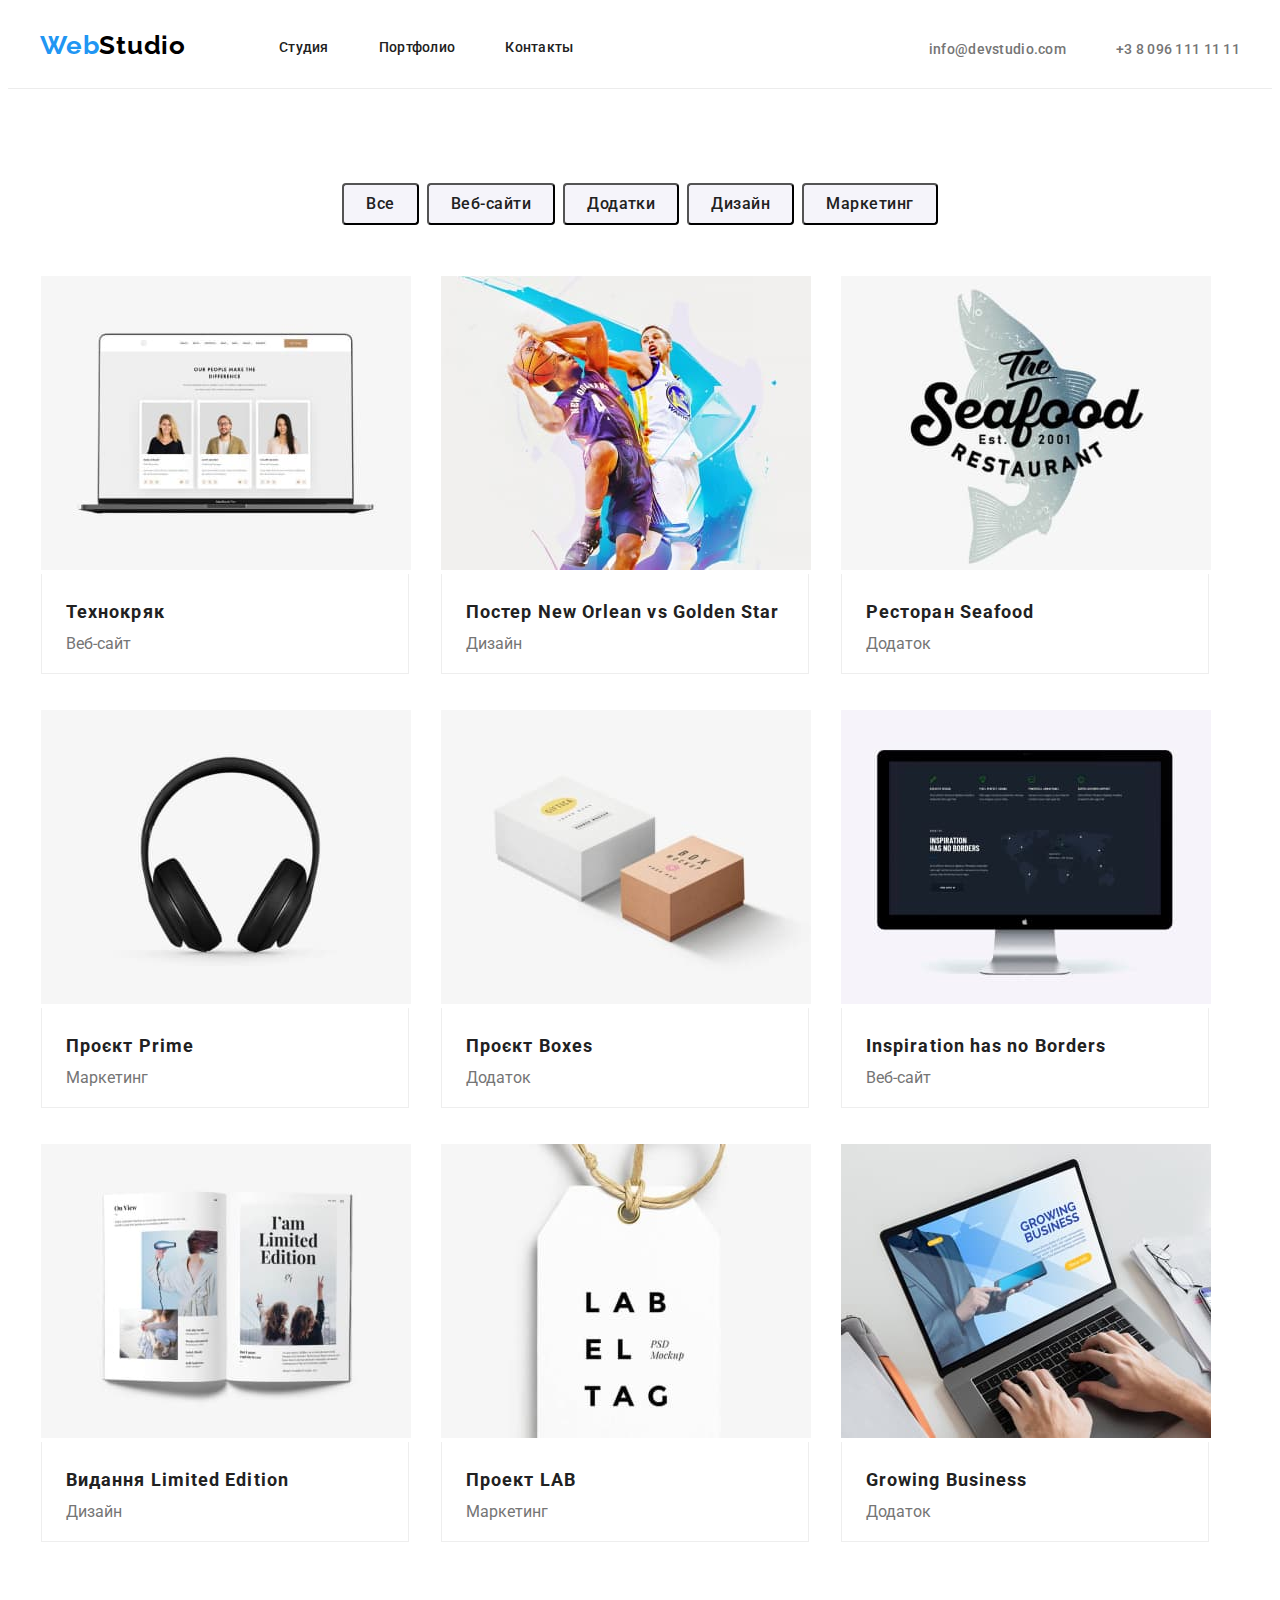
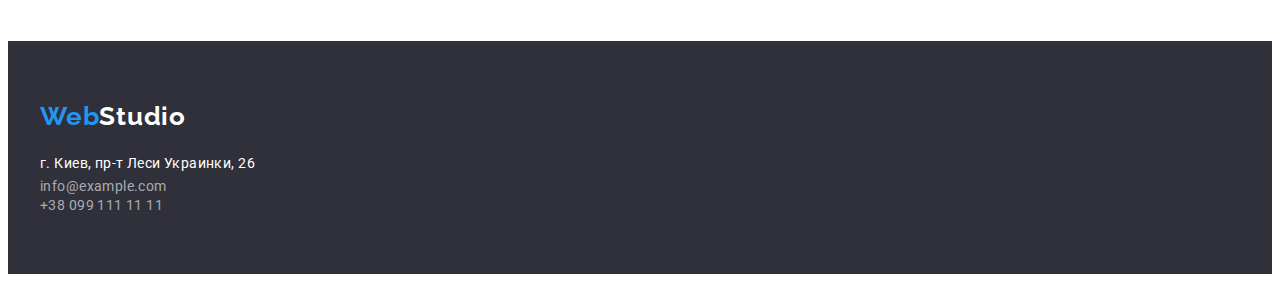
==== commit 05f7cb17: "HM3.1.1" ====
--- a/portfolio.html
+++ b/portfolio.html
@@ -10,6 +10,13 @@
     <link
       href="https://fonts.googleapis.com/css2?family=Raleway:wght@700&family=Roboto:wght@400;500;700;900&display=swap"
       rel="stylesheet"
+    />
+    <link
+      rel="stylesheet"
+      href="https://cdnjs.cloudflare.com/ajax/libs/modern-normalize/1.1.0/modern-normalize.min.css"
+      integrity="sha512-wpPYUAdjBVSE4KJnH1VR1HeZfpl1ub8YT/NKx4PuQ5NmX2tKuGu6U/JRp5y+Y8XG2tV+wKQpNHVUX03MfMFn9Q=="
+      crossorigin="anonymous"
+      referrerpolicy="no-referrer"
     />
     <link rel="stylesheet" href="./CSS/styles.css" />
   </head>
@@ -36,9 +43,9 @@
     </header>
 
     <main>
-      <section class="portfolio-nav">
-        <div class="container portfolio-nav-div">
-          <h1 hidden>Page nav</h1>
+      <section class="section">
+        <div class="container">
+          <h1 class="visually-hidden">Page nav</h1>
           <ul class="portfolio-nav-button">
             <li><button class="nav-button" type="button">Все</button></li>
             <li><button class="nav-button" type="button">Веб-сайти</button></li>
--- a/CSS/styles.css
+++ b/CSS/styles.css
@@ -5,11 +5,10 @@
 
 }
 /*body*/
-body {background-color: #F5F5F5; color: #757575;
+body {color: #757575;
 font-family: Roboto,sans-serif;}
 /*header*/
 .header-porfolio {background-color: #ffffff;
-    max-width: 1600px;
     margin-left: auto;
     margin-right: auto;
 }
@@ -49,19 +48,21 @@
 .site-contact .contact-link:hover, .site-contact .contact-link:focus {color: var(--active-hover-color);}
 /*main*/
 .hero {background-color: #2F303A;
+    text-align: center;
+    padding: 200px;
 max-width: 1600px;
 margin-left: auto;
 margin-right: auto;}
 .hero-title {
-    display: contents;
+    margin: auto;
     color: #ffffff;
     font-weight: 900;
     font-size: 44px;
     line-height: 1.36;
     letter-spacing: 0.06em;
     text-transform: uppercase;
-    max-width: 696px;
-    height: 120px;}
+    width: 696px;
+    }
     
 .hero-button {
     margin-left: auto;
@@ -116,16 +117,13 @@
 
     }
 .team-box {
-    display: block;
     padding-top: 20px;
     padding-left: 24px;
-    padding-bottom: 40px;
-    border: 1px solid #f80101;
+    padding-right: 24px;
+    padding-bottom: 20px;
     align-content: center;
-    max-height: 110px;
-    max-width: 370px;
-    background: #FFFFFF;
     border: 1px solid #EEEEEE;
+    border-top: transparent;
 }
 .h-three-title {color: #212121;
     font-weight: 700;
@@ -136,8 +134,7 @@
     margin-bottom: 10px;
     min-width: 270px;}
 
-.occupation {background-color: #F5F5F5;
-padding-bottom: 94px;}
+.occupation {padding-top: 0px;}
 .section-title {
     color: var(--second-text-color);
     font-weight: 700;
@@ -147,7 +144,7 @@
     letter-spacing: 0.03em;
     margin-bottom: 50px;
     }
-.team-section {background-color: #F5F4FA;padding-bottom: 94px;padding-top: 94px;}
+.team-section {background-color: #F5F4FA;}
 .team-foto {
     background-color: #ffffff;
     max-width: 270px ;
@@ -159,18 +156,16 @@
 }
 
 .team-h {
-    display: inline-block;
     color: var(--second-text-color);
     font-weight: 500;
     font-size: 16px;
     line-height: 1.18;
-    
     letter-spacing: 0.03em;
     margin-bottom: 10px;
-    width: 170px;}
+    }
     
 .position {
-    display: block;
+    text-align: center;
     font-weight: 400;
     font-size: 16px;
     line-height: 1.18;
@@ -180,11 +175,8 @@
     
 /*Футер*/
 .footer {background-color: #2F303A;
-    margin-left: auto;
-    margin-right: auto;
-    width: 1600px;
-   padding-top: 60px;
-    padding-bottom: 60px;}
+padding-top: 60px;
+padding-bottom: 60px;}
 /* .footer_logo:hover,.footer_logo:focus {color:var(--active-hover-color);}
 .footer-link:hover,.footer-link:focus {color:var(--active-hover-color) ;}
 .footer-contacts:hover,.footer-contacts:focus {color: var(--active-hover-color);} */
@@ -200,21 +192,18 @@
 .footer-web {color:#2196F3 ;}
 .footer-studio {color: #ffffff;}
 .footer-link {
-    display: inline-block;
     color: #FFFFFF;
     font-weight: 400;
     font-size: 14px;
     line-height: 1.71;
-    letter-spacing: 0.03em;
-margin-bottom: 9px;}
+    letter-spacing: 0.03em;}
 .footer-contacts {
     display: inline-block;
     font-weight: 400;
     font-size: 14px;
     line-height:1,71;
     letter-spacing: 0.03em;
-    color: rgba(255, 255, 255, 0.6);
-margin-bottom: 9px;}
+    color: rgba(255, 255, 255, 0.6);}
 ul {list-style: none;}
 .link {text-decoration: none;}
 .visually-hidden {
@@ -250,21 +239,16 @@
 padding-left: 452px;
 padding-right:452px;
 }
-.container
 .container.occupation-div {margin-top: 94px;}
 .container.team-section-div {background-color: #F5F4FA;}
 .occupation-item {display: flex;gap: 30px;} 
-.container.portfolio-nav-div {
-    padding-top: 100px;
-    padding-bottom: 94px;
-
-}
+
 .portfolio-nav-button {
 display: flex;
 justify-content: center;
 gap: 8px;
-padding-bottom: 50px;}
-.footer-nav {margin-top: 20px;}
+margin-bottom: 50px;}
+
 .site-contact {display: flex;gap: 50px;}
 .nav-link {display: block;
 padding-top: 10px;
@@ -288,9 +272,9 @@
 width: 270px;
 height: 368px;}
 .text-span {display:block}
-.peculiarities.white-section {background-color: #F5F5F5;
+.peculiarities.white-section {
 padding-top: 94px;
-padding-bottom: 108px;}
+padding-bottom: 94px;}
 .peculiarities-iteam {-webkit-touch-callout: 270px;}
 .border { border-bottom: 1px solid #ECECEC;
 }
@@ -302,10 +286,8 @@
 .occupation-foto {box-sizing: border-box;
 }
 .foto-box {
-    display: block;
     padding-top: 30px;
-    padding-left: 70px;
-    padding-right: 70px;
+    text-align: center;
     height: 106px;
     width: 270px;
     padding-bottom: 20px;
@@ -313,3 +295,6 @@
 address {
     font-style: normal
 }
+.foto-block {display: block;max-width: 100%;height: auto;}
+.section {padding-top: 94px; padding-bottom: 94px;}
+.footer-nav-li:not(:last-child) {margin-bottom: 9px;}
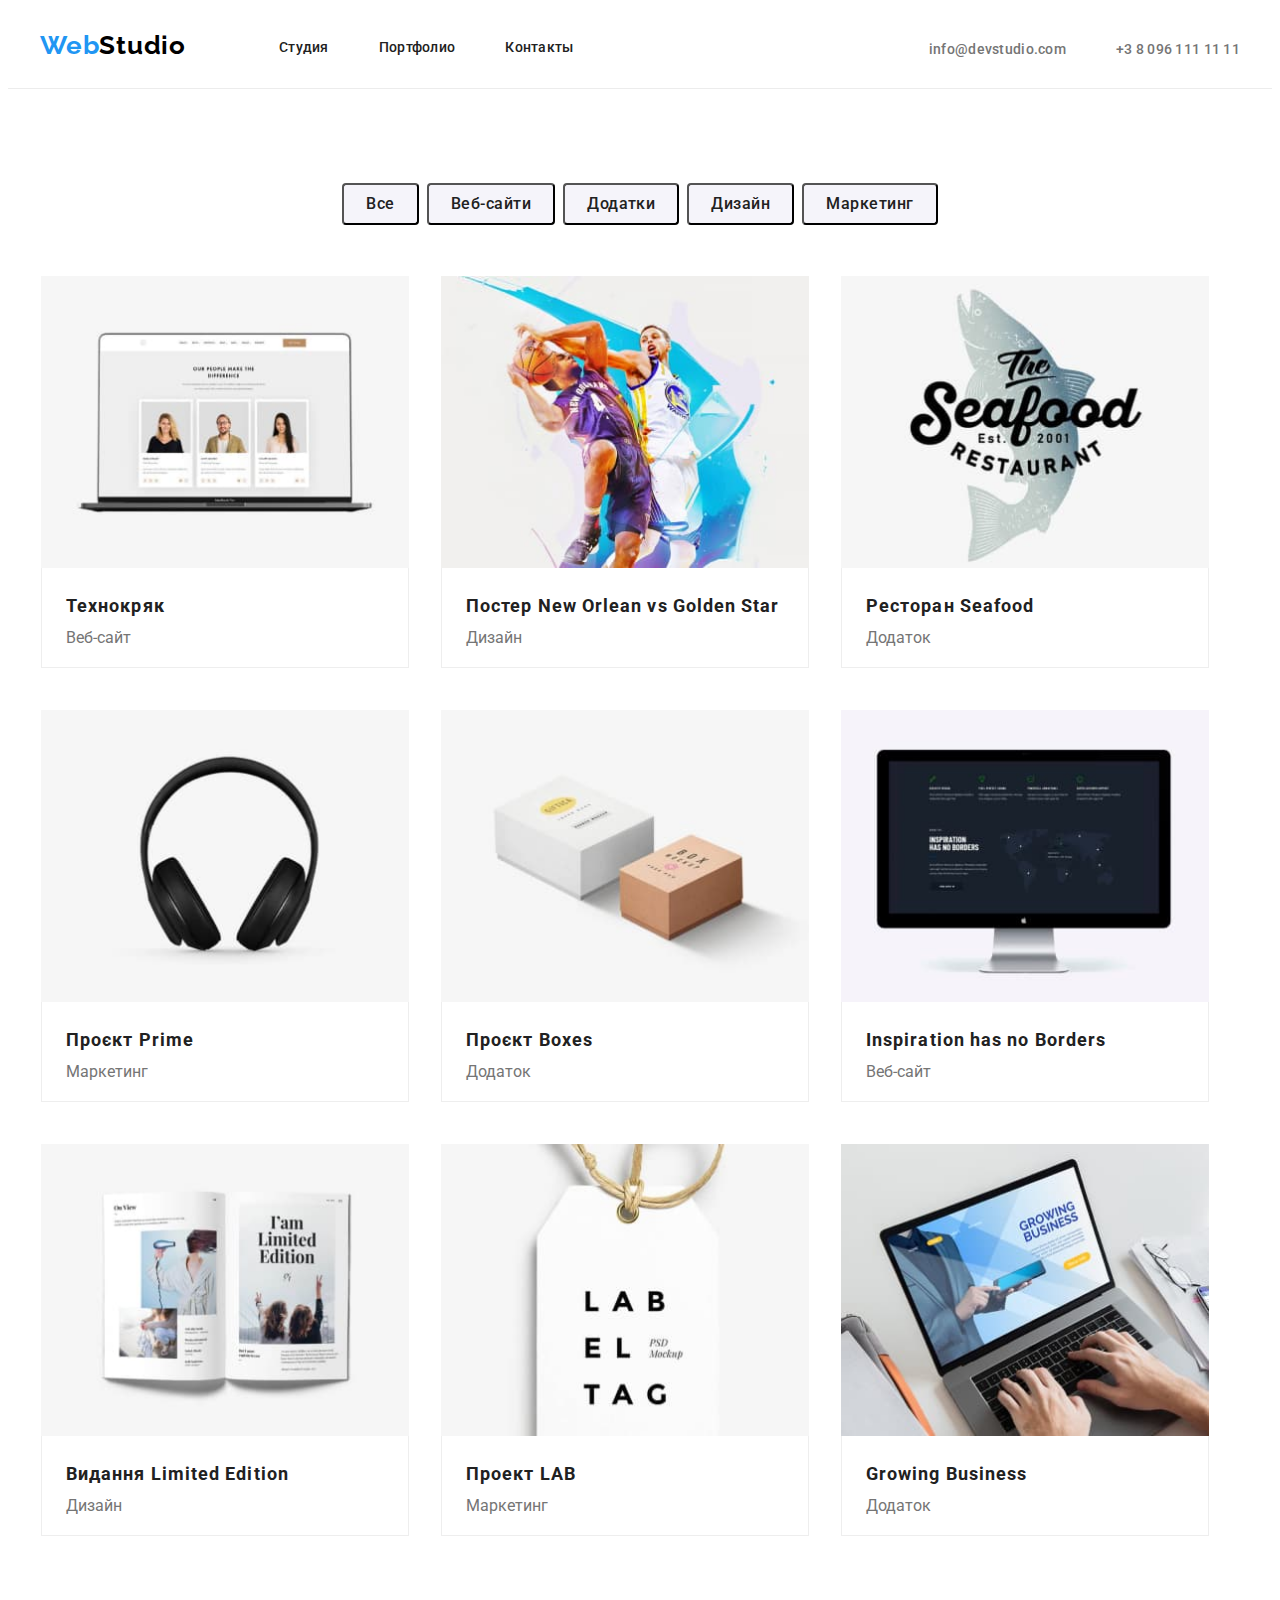
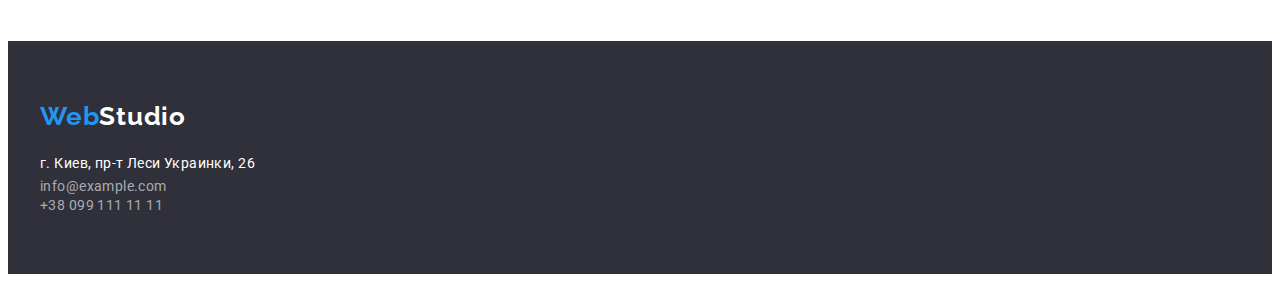
==== commit 172d6fd1: "HM 3.1.2" ====
--- a/portfolio.html
+++ b/portfolio.html
@@ -21,7 +21,7 @@
     <link rel="stylesheet" href="./CSS/styles.css" />
   </head>
   <body>
-    <header class="header-porfolio border">
+    <header class="header-porfolio">
       <div class="container header-flex">
         <nav class="main-nav">
           <a class="header-logo link" href="“#”"
@@ -58,7 +58,7 @@
          
               <li class="text-items">
                 <div class="team-foto-portfolio">
-                <img src="./images/preject1.jpg"  alt="project-foto" />
+                <img class="foto-block" src="./images/preject1.jpg"  alt="project-foto" />
                 <div class="team-box">
                 <h2 class="team-text">Технокряк</h2>
                 <p><span class="text-span">Веб-сайт</span></p>
@@ -69,7 +69,7 @@
             
               <li class="text-items">
                 <div class="team-foto-portfolio">
-                <img src="./images/preject2.jpg"  alt="project-foto1" />
+                <img class="foto-block" src="./images/preject2.jpg"  alt="project-foto1" />
                 <div class="team-box">
                 <h2 class="team-text">Постер New Orlean vs Golden Star</h2>
                 <p><span class="text-span">Дизайн</span></p>
@@ -80,7 +80,7 @@
             
               <li class="text-items">
                 <div class="team-foto-portfolio">
-                <img src="./images/preject3.jpg"  alt="project-foto2" />
+                <img class="foto-block" src="./images/preject3.jpg"  alt="project-foto2" />
                 <div class="team-box">
                 <h2 class="team-text">Ресторан Seafood</h2>
                 <p><span class="text-span">Додаток</span></p>
@@ -91,7 +91,7 @@
             
               <li class="text-items">
                 <div class="team-foto-portfolio">
-                <img src="./images/preject4.jpg"  alt="project-foto3" />
+                <img class="foto-block" src="./images/preject4.jpg"  alt="project-foto3" />
                 <div class="team-box">
                 <h2 class="team-text">Проєкт Prime</h2>
                 <p><span class="text-span">Маркетинг</span></p>
@@ -102,7 +102,7 @@
             
               <li class="text-items">
                 <div class="team-foto-portfolio">
-                <img src="./images/preject5.jpg"  alt="project-foto4" />
+                <img class="foto-block" src="./images/preject5.jpg"  alt="project-foto4" />
                 <div class="team-box">
                 <h2 class="team-text">Проєкт Boxes</h2>
                 <p><span class="text-span">Додаток</span></p>
@@ -113,7 +113,7 @@
             
               <li class="text-items">
                 <div class="team-foto-portfolio">
-                <img src="./images/preject6.jpg"  alt="project-foto5" />
+                <img class="foto-block" src="./images/preject6.jpg"  alt="project-foto5" />
                 <div class="team-box">
                 <h2 class="team-text">Inspiration has no Borders</h2>
                 <p><span class="text-span">Веб-сайт</span></p>
@@ -124,7 +124,7 @@
             
               <li class="text-items">
                 <div class="team-foto-portfolio">
-                <img src="./images/preject7.jpg"  alt="project-foto6" />
+                <img class="foto-block" src="./images/preject7.jpg"  alt="project-foto6" />
                 <div class="team-box">
                 <h2 class="team-text">Видання Limited Edition</h2>
                 <p><span class="text-span">Дизайн</span></p>
@@ -135,7 +135,7 @@
             
               <li class="text-items">
                 <div class="team-foto-portfolio">
-                <img src="./images/preject8.jpg"  alt="project-foto7" />
+                <img class="foto-block" src="./images/preject8.jpg"  alt="project-foto7" />
                 <div class="team-box">
                 <h2 class="team-text">Проект LAB</h2>
                 <p><span class="text-span">Маркетинг</span></p>
@@ -146,7 +146,7 @@
             
               <li class="text-items">
                 <div class="team-foto-portfolio">
-                <img src="./images/preject9.jpg"  alt="project-foto8" />
+                <img class="foto-block" src="./images/preject9.jpg"  alt="project-foto8" />
                 <div class="team-box">
                 <h2 class="team-text">Growing Business</h2>
                 <p><span class="text-span">Додаток</span></p>
--- a/CSS/styles.css
+++ b/CSS/styles.css
@@ -2,16 +2,40 @@
 --active-hover-color: #2196F3;
 --first-text-color: #757575;
 --second-text-color: #212121;
-
-}
-/*body*/
-body {color: #757575;
-font-family: Roboto,sans-serif;}
-/*header*/
-.header-porfolio {background-color: #ffffff;
+}
+
+body {
+    color: var(--first-text-color);
+    font-family: Roboto, sans-serif;
+}
+.container {
+    width: 1200px;
+    padding-left: 15px;
+    padding-right: 15px;
     margin-left: auto;
     margin-right: auto;
 }
+/* Хедер */
+.header-porfolio {
+    background-color: #ffffff;
+    margin-left: auto;
+    margin-right: auto;
+    border-bottom: 1px solid #ECECEC;
+    
+}
+.container.header-flex {
+    display: flex;
+    height: 80px;
+}
+.main-nav {
+    display: flex;
+}
+
+/* Хиро */
+/*  */
+
+
+
 .logo-web {
     color: #2196F3;
     font-family: 'Raleway';
@@ -47,9 +71,10 @@
 }
 .site-contact .contact-link:hover, .site-contact .contact-link:focus {color: var(--active-hover-color);}
 /*main*/
-.hero {background-color: #2F303A;
-    text-align: center;
-    padding: 200px;
+.hero {
+background-color: #2F303A;
+text-align: center;
+padding: 200px;
 max-width: 1600px;
 margin-left: auto;
 margin-right: auto;}
@@ -134,7 +159,7 @@
     margin-bottom: 10px;
     min-width: 270px;}
 
-.occupation {padding-top: 0px;}
+.section.occupation {padding-top: 0px;}
 .section-title {
     color: var(--second-text-color);
     font-weight: 700;
@@ -154,7 +179,6 @@
     border-radius: 0px 0px 4px 4px;
 
 }
-
 .team-h {
     color: var(--second-text-color);
     font-weight: 500;
@@ -177,9 +201,11 @@
 .footer {background-color: #2F303A;
 padding-top: 60px;
 padding-bottom: 60px;}
-/* .footer_logo:hover,.footer_logo:focus {color:var(--active-hover-color);}
-.footer-link:hover,.footer-link:focus {color:var(--active-hover-color) ;}
-.footer-contacts:hover,.footer-contacts:focus {color: var(--active-hover-color);} */
+/* .footer_logo:hover, */
+.footer_logo:focus {color:var(--active-hover-color);}
+/* .footer-link:hover */
+.footer-link:focus {color:var(--active-hover-color) ;}
+.footer-contacts:hover,.footer-contacts:focus {color: var(--active-hover-color);}
 .footer-logo {
         display: inline-block;
         font-family: 'Raleway';
@@ -218,18 +244,12 @@
     clip: rect(0 0 0 0);
     overflow: hidden;
 }
-ul,
-li {margin: 0;
+ul,li {margin: 0;
 padding-left: 0;
 padding-right: 0;}
 a,p,h1,h2,h3,h4,h5,h6 {margin: 0;}
 
-.container {width: 1200px;
-padding-left: 15px;
-padding-right: 15px;
-margin-left: auto;
-margin-right: auto;
-}
+
 .container.hero-div {
 text-align:center;
 width: 1600px;
@@ -253,13 +273,12 @@
 .nav-link {display: block;
 padding-top: 10px;
 padding-bottom: 10px;}
-.main-nav {display: flex;}
-.container.header-flex {display: flex;
-height: 80px;}
+
+
 .contact-flex {display: flex;}
 .container.header-flex {display: flex; align-items: center; justify-content: space-between;}
-.peculiarities-container 
-{display: flex;
+.peculiarities-container {
+display: flex;
 gap: 30px;
 align-items: center;}
 .padding {padding-left: 0;
@@ -272,12 +291,9 @@
 width: 270px;
 height: 368px;}
 .text-span {display:block}
-.peculiarities.white-section {
-padding-top: 94px;
-padding-bottom: 94px;}
+
 .peculiarities-iteam {-webkit-touch-callout: 270px;}
-.border { border-bottom: 1px solid #ECECEC;
-}
+
 .team-foto-portfolio {
     box-sizing: border-box;
     width: 370px; 
